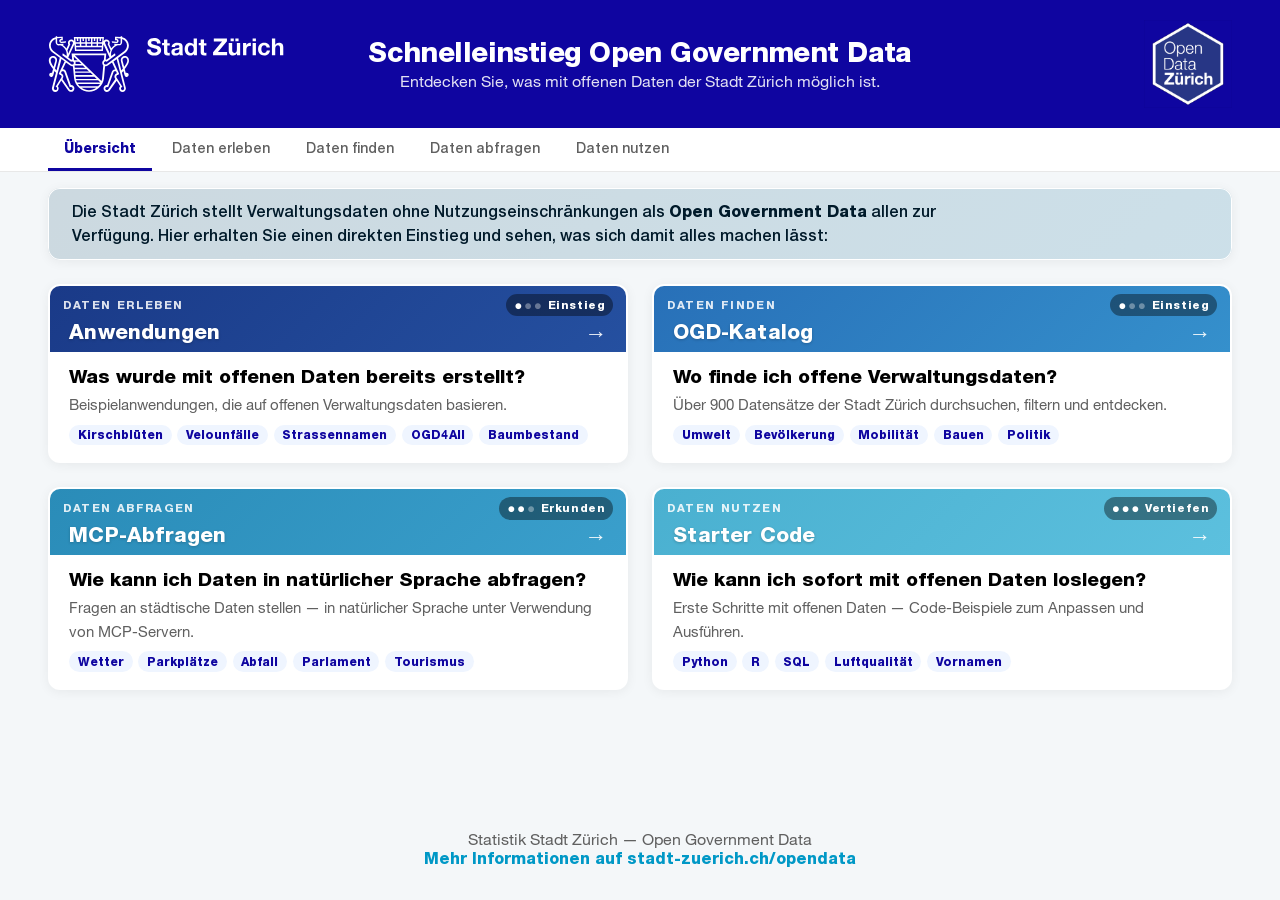
==== index.html @ 990770e8 "Startseite: Einleitungsbox zu Open Government Data Die Definition von OGD stand bisher nur auf "Date" ====
<!DOCTYPE html>
<html lang="de">
<head>
  <meta charset="UTF-8">
  <meta name="viewport" content="width=device-width, initial-scale=1.0">
  <title>Schnelleinstieg Open Government Data — Stadt Zürich</title>
  <link rel="stylesheet" href="shared/tokens.css">
  <link rel="stylesheet" href="shared/style.css">
  <style>
    /* Das Kachelraster füllte an der Scientifica exakt den Viewport der
       Event-Laptops (1280×800 CSS-Pixel). Für den Webbetrieb wachsen die
       Kacheln mit ihrem Inhalt und die Seite darf scrollen.

       Knappe Ränder, weil das Höhenbudget (siehe .station-header) sonst
       nicht aufgeht: oben 16px bis zur Einleitung, unten 8px — die
       Fusszeile bringt selbst noch 24px Innenabstand mit. */
    main {
      padding: var(--stzh-space-medium) var(--stzh-container-margin) var(--stzh-space-xsmall);
    }

    /* Einleitung als Box über den Kacheln, aufgebaut wie eine Kachel: weisse
       Karte mit Rundung und demselben weichen Schatten. Darüber liegt ein
       Verlauf Cyan 75 → 65 mit 20 % Deckkraft, im 135°-Winkel wie die
       Kachelköpfe. Cyan 75 und 65 sind aus den Nachbarstufen gemittelt
       und stehen nicht in der Palette des Stadtauftritts.

       Zusätzlich eine weisse Innenlinie von 1px, die dem Rand Schärfe gibt;
       sie steht im Schatten vorne, damit sie über dem Verlauf liegt.

       Anders als die Kacheln hat sie keinen Hover — sie ist kein Link.

       Text in Cyan 90, rund 12:1 an der dunkelsten Stelle. Grundtext im
       Medium-Schnitt, der Begriff im Heavy-Schnitt; beide reichen gleich
       weit über und unter die Grundlinie, die Zeile bleibt 24px.

       Ausprobiert und verworfen: weiss wie .info-note und Züriblau auf
       Midnightblue 10 (zu unauffällig), volle Züriblau-Fläche (zu nah am
       Kopfbereich), dazu diverse Voll- und Verlaufsfarben aus der
       Stadtpalette.

       Die Textbreite ist so begrenzt, dass jeder Satz eine eigene Zeile
       bekommt: Satz 1 misst 909px, mit dem ersten Wort von Satz 2 wären es
       943px. Wird der Text geändert, die Breite prüfen. */
    .ogd-intro {
      background:
        linear-gradient(135deg, rgba(0, 64, 99, 0.2) 0%, rgba(0, 98, 144, 0.2) 100%),
        var(--card-bg);
      border-radius: var(--radius);
      box-shadow: inset 0 0 0 1px var(--card-bg), 0 2px 12px rgba(0,0,0,0.06);
      padding: var(--stzh-space-small) var(--stzh-space-xlarge);
      margin-bottom: var(--stzh-space-xlarge);
    }

    .ogd-intro p {
      max-width: 58rem;
      font-size: var(--stzh-font-milli);
      font-weight: 500;
      line-height: 1.5;
      color: var(--stzh-cyan90);
    }

    .ogd-intro strong {
      font-weight: 700;
    }

    .cards {
      grid-template-columns: repeat(2, 1fr);
    }

    .station-card {
      background: var(--card-bg);
      border-radius: var(--radius);
      overflow: hidden;
      box-shadow: 0 2px 12px rgba(0,0,0,0.06);
      display: flex;
      flex-direction: column;
      transition: transform 0.15s ease, box-shadow 0.15s ease;
      cursor: pointer;
      border: 2px solid transparent;
      text-decoration: none;
      color: inherit;
      padding: 0;
    }

    .station-card:hover, .station-card:focus-visible {
      transform: translateY(-3px);
      box-shadow: 0 8px 24px rgba(0,0,0,0.10);
      border-color: var(--accent);
      outline: none;
    }

    /* Kachelkopf-Höhe folgt dem vertikalen Budget bei 1280×800 CSS-Pixeln,
       der Zielauflösung der Event-Geräte. Zeilenhöhen und Textbreiten sind
       aus den Metriken der Helvetica-Neue-Dateien gerechnet
       (line-height: normal = 1.18–1.19), Werte aufgerundet:

         Seitengerüst  291px   Kopfbereich 128, Navigation 45,
                               main-Padding 16 + 8, Fusszeile 94
         Einleitung     96px   Box 72 (zwei Zeilen à 24, Innenabstand
                               12 + 12), Abstand zu den Kacheln 24
         Kacheln       276px   Rumpf Reihe 1: 110 (Beschreibungen
                               einzeilig), Reihe 2: 134 (zweizeilig),
                               Rahmen 2 × 4, Reihenabstand 24
         Rest          137px   für zwei Kachelköpfe
                             = 68px maximal möglich

       Gesetzt sind 66px, 5px bleiben als Reserve (die Aufrundungen oben
       bringen rund 3px dazu). Nach unten begrenzt der Inhalt: Zwischen
       Badge und den Grossbuchstaben des Kachelnamens bleiben bei 66px
       knapp 8px, bei 60px noch 2px.

       Knapp ist Reihe 1: «Über 900 Datensätze …» belegt 506 der 538px
       Zeilenbreite. Bricht eine Beschreibung dort um, wächst die Reihe um
       24px und die zweite Reihe rutscht aus dem Bild. Ändert sich am
       Seitengerüst, an der Einleitung oder an den Kacheltexten etwas,
       muss der Wert nachgerechnet werden. */
    .station-header {
      position: relative;
      height: 66px;
      flex-shrink: 0;
      display: flex;
      align-items: flex-end;
      justify-content: space-between;
      padding: 0.5rem 1.2rem;
    }

    .station-header img {
      position: absolute;
      inset: 0;
      width: 100%;
      height: 100%;
      object-fit: cover;
    }

    .station-top {
      position: absolute;
      top: 0.5rem;
      left: 0.8rem;
      right: 0.8rem;
      display: flex;
      align-items: center;
      justify-content: space-between;
    }

    .station-topic {
      font-size: 0.7rem;
      font-weight: 700;
      color: rgba(255,255,255,0.85);
      text-transform: uppercase;
      letter-spacing: 0.12em;
    }

    .station-level {
      font-size: 0.7rem;
      font-weight: 600;
      color: #fff;
      letter-spacing: 0.05em;
      background: rgba(0,0,0,0.4);
      padding: 0.2rem 0.5rem;
      border-radius: 1rem;
      display: inline-flex;
      align-items: center;
    }

    .station-level .dots {
      margin-right: 0.25rem;
      font-size: 0.85rem;
      letter-spacing: 0.12em;
    }

    .station-level .dot-empty {
      opacity: 0.35;
    }

    .station-name {
      font-size: 1.3rem;
      font-weight: 600;
      color: #fff;
      z-index: 1;
      letter-spacing: 0.01em;
      text-shadow: 0 1px 3px rgba(0,0,0,0.2);
    }

    .station-body {
      padding: 0.8rem 1.2rem 1rem;
      display: flex;
      flex-direction: column;
      flex: 1;
      min-height: 0;
    }

    .station-card h2 {
      font-size: 1.2rem;
      font-weight: 700;
      margin-bottom: 0.4rem;
      color: var(--text);
    }

    .station-card p {
      font-size: 0.95rem;
      color: var(--text-light);
      line-height: 1.55;
    }

    .station-tags {
      display: flex;
      flex-wrap: wrap;
      gap: 0.35rem;
      margin-top: 0.5rem;
    }

    .station-tag {
      font-size: 0.75rem;
      font-weight: 600;
      color: var(--blue);
      background: var(--blue-light);
      padding: 0.2rem 0.55rem;
      border-radius: 0.8rem;
      white-space: nowrap;
    }

    /* Der Pfeil ist die einzige Klickaufforderung der Kachel — die ganze
       Kachel ist der Link, ein zusätzlicher Beschriftungstext wäre doppelt.
       Er sitzt auf der Grundlinie des Kachelnamens statt unter den
       Themen-Chips, wo er zu eng stand. */
    .station-open {
      font-size: 1.4rem;
      line-height: 1;
      color: rgba(255,255,255,0.9);
      z-index: 1;
      transition: transform 0.15s ease;
    }

    .station-card:hover .station-open {
      transform: translateX(4px);
    }

  </style>
</head>
<body>

  <header>
    <img class="header-logo-stzh" src="shared/logo_stzh_rgb_weiss_digital.svg" alt="Stadt Zürich">
    <div class="header-text">
      <h1>Schnelleinstieg Open Government Data</h1>
      <p>Entdecken Sie, was mit offenen Daten der Stadt Zürich möglich ist.</p>
    </div>
    <img class="header-logo" src="shared/OGD_STICKER_final_zueriblau_hintergrund_quadr_noFill.png" alt="Open Data Zürich">
  </header>

  <nav>
    <a class="active" href="index.html">Übersicht</a>
    <a href="anwendungen/index.html">Daten erleben</a>
    <a href="katalog/index.html">Daten finden</a>
    <a href="mcp-abfragen/index.html">Daten abfragen</a>
    <a href="starter-code/index.html">Daten nutzen</a>
  </nav>

  <main>
    <div class="ogd-intro">
      <p>Die Stadt Zürich stellt Verwaltungsdaten ohne Nutzungseinschränkungen als <strong>Open Government Data</strong> allen zur Verfügung. Hier erhalten Sie einen direkten Einstieg und sehen, was sich damit alles machen lässt:</p>
    </div>

    <div class="cards">

      <a class="station-card" href="anwendungen/index.html">
        <div class="station-header" style="background: linear-gradient(135deg, #1a3a88 0%, #2550a0 100%);">
          <!-- Bild hier einfügen: <img src="DEINE_URL" alt="Anwendungen"> -->
          <div class="station-top">
            <span class="station-topic">Daten erleben</span>
            <span class="station-level"><span class="dots"><span class="dot-filled">●</span><span class="dot-empty">●●</span></span>Einstieg</span>
          </div>
          <span class="station-name">Anwendungen</span>
          <span class="station-open" aria-hidden="true">→</span>
        </div>
        <div class="station-body">
          <h2>Was wurde mit offenen Daten bereits erstellt?</h2>
          <p>Beispielanwendungen, die auf offenen Verwaltungsdaten basieren.</p>
          <div class="station-tags">
            <span class="station-tag">Kirschblüten</span>
            <span class="station-tag">Velounfälle</span>
            <span class="station-tag">Strassennamen</span>
            <span class="station-tag">OGD4All</span>
            <span class="station-tag">Baumbestand</span>
          </div>
        </div>
      </a>

      <a class="station-card" href="katalog/index.html">
        <div class="station-header" style="background: linear-gradient(135deg, #2870b8 0%, #3590cc 100%);">
          <!-- Bild hier einfügen: <img src="DEINE_URL" alt="OGD-Katalog"> -->
          <div class="station-top">
            <span class="station-topic">Daten finden</span>
            <span class="station-level"><span class="dots"><span class="dot-filled">●</span><span class="dot-empty">●●</span></span>Einstieg</span>
          </div>
          <span class="station-name">OGD-Katalog</span>
          <span class="station-open" aria-hidden="true">→</span>
        </div>
        <div class="station-body">
          <h2>Wo finde ich offene Verwaltungsdaten?</h2>
          <p>Über 900 Datensätze der Stadt Zürich durchsuchen, filtern und entdecken.</p>
          <div class="station-tags">
            <span class="station-tag">Umwelt</span>
            <span class="station-tag">Bevölkerung</span>
            <span class="station-tag">Mobilität</span>
            <span class="station-tag">Bauen</span>
            <span class="station-tag">Politik</span>
          </div>
        </div>
      </a>

      <a class="station-card" href="mcp-abfragen/index.html">
        <div class="station-header" style="background: linear-gradient(135deg, #2a8cb8 0%, #3a9fcc 100%);">
          <!-- Bild hier einfügen: <img src="DEINE_URL" alt="MCP-Abfragen"> -->
          <div class="station-top">
            <span class="station-topic">Daten abfragen</span>
            <span class="station-level"><span class="dots"><span class="dot-filled">●●</span><span class="dot-empty">●</span></span>Erkunden</span>
          </div>
          <span class="station-name">MCP-Abfragen</span>
          <span class="station-open" aria-hidden="true">→</span>
        </div>
        <div class="station-body">
          <h2>Wie kann ich Daten in natürlicher Sprache abfragen?</h2>
          <p>Fragen an städtische Daten stellen — in natürlicher Sprache unter Verwendung von MCP-Servern.</p>
          <div class="station-tags">
            <span class="station-tag">Wetter</span>
            <span class="station-tag">Parkplätze</span>
            <span class="station-tag">Abfall</span>
            <span class="station-tag">Parlament</span>
            <span class="station-tag">Tourismus</span>
          </div>
        </div>
      </a>

      <a class="station-card" href="starter-code/index.html">
        <div class="station-header" style="background: linear-gradient(135deg, #4ab0d0 0%, #5cc0de 100%);">
          <!-- Bild hier einfügen: <img src="DEINE_URL" alt="Starter Code"> -->
          <div class="station-top">
            <span class="station-topic">Daten nutzen</span>
            <span class="station-level"><span class="dots"><span class="dot-filled">●●●</span></span>Vertiefen</span>
          </div>
          <span class="station-name">Starter Code</span>
          <span class="station-open" aria-hidden="true">→</span>
        </div>
        <div class="station-body">
          <h2>Wie kann ich sofort mit offenen Daten loslegen?</h2>
          <p>Erste Schritte mit offenen Daten — Code-Beispiele zum Anpassen und Ausführen.</p>
          <div class="station-tags">
            <span class="station-tag">Python</span>
            <span class="station-tag">R</span>
            <span class="station-tag">SQL</span>
            <span class="station-tag">Luftqualität</span>
            <span class="station-tag">Vornamen</span>
          </div>
        </div>
      </a>

    </div>
  </main>

  <footer>
    <p>
      Statistik Stadt Zürich — Open Government Data
      <br>
      <a href="https://www.stadt-zuerich.ch/opendata" target="_blank" rel="noopener">Mehr Informationen auf stadt-zuerich.ch/opendata</a>
    </p>
  </footer>

  <div class="reset-overlay" id="resetOverlay">
    <h2>Willkommen!</h2>
    <p>Berühren Sie den Bildschirm, um zu starten.</p>
  </div>

  <script src="shared/kiosk.js"></script>
</body>
</html>
---- shared/tokens.css ----
/*
 * Design-Tokens Stadt Zürich
 *
 * Übernommen aus dem ausgelieferten Stylesheet des Stadtauftritts
 * (stzh-components.css 4.15.0, https://www.stadt-zuerich.ch). Die Namen
 * folgen dem Original, damit sich Werte gegen die Quelle prüfen lassen.
 *
 * Übernommen sind die Skalen im Standardmodus. Das Original kennt zusätzlich
 * die Dichtemodi "compact" und "spacious" (data-stzh-density) mit je eigenen
 * Schriftgrössen und Abständen — die brauchen wir hier nicht.
 *
 * Bewusste Abweichung: Das Stadt-CD kennt keine abgerundeten Ecken
 * (border-radius: 0 durchgehend). Diese Seite behält ihre Rundungen.
 */

/* ---- Hausschrift ----
 *
 * Helvetica Neue in den Schnitten, die auch der Stadtauftritt ausliefert.
 * Anders als dort sind hier alle Schnitte zu EINER Familie zusammengefasst
 * und über font-weight unterschieden — so wählt jedes font-weight im CSS
 * automatisch die richtige Datei, statt dass die Familie gewechselt werden
 * muss. Ohne das käme auf einen bereits fetten Schnitt noch künstliches
 * Fetten obendrauf.
 */
@font-face {
  font-family: "Helvetica Neue LT";
  src: url("fonts/HelveticaNeueLTW01_41488878.woff2") format("woff2");
  font-weight: 300;
  font-style: normal;
  font-display: fallback;
}

@font-face {
  font-family: "Helvetica Neue LT";
  src: url("fonts/HelveticaNeueLTW01_55Roman.woff2") format("woff2");
  font-weight: 400;
  font-style: normal;
  font-display: fallback;
}

@font-face {
  font-family: "Helvetica Neue LT";
  src: url("fonts/HelveticaNeueLTW05_65Medium.woff2") format("woff2");
  font-weight: 500;
  font-style: normal;
  font-display: fallback;
}

@font-face {
  font-family: "Helvetica Neue LT";
  src: url("fonts/HelveticaNeueLTW05_66MediumIt.woff2") format("woff2");
  font-weight: 500;
  font-style: italic;
  font-display: fallback;
}

@font-face {
  font-family: "Helvetica Neue LT";
  src: url("fonts/HelveticaNeueLTW05_85Heavy.woff2") format("woff2");
  font-weight: 700;
  font-style: normal;
  font-display: fallback;
}

:root {

  /* ---- Farben: Primär = Midnightblue (Züriblau-Familie) ---- */
  --stzh-midnightblue10:  #EFF5FF;
  --stzh-midnightblue20:  #C5DBFF;
  --stzh-midnightblue30:  #94B7F8;
  --stzh-midnightblue40:  #6496FF;
  --stzh-midnightblue50:  #3D6BFF;
  --stzh-midnightblue60:  #3431DE;
  --stzh-midnightblue70:  #0F05A0;  /* Züriblau */
  --stzh-midnightblue80:  #070066;
  --stzh-midnightblue90:  #070046;
  --stzh-midnightblue100: #070030;

  /* ---- Farben: Sekundär = Cobaltblue ---- */
  --stzh-cobaltblue10:  #E6F7FF;
  --stzh-cobaltblue30:  #88CFFF;
  --stzh-cobaltblue50:  #0A8DF6;
  --stzh-cobaltblue60:  #0353DC;
  --stzh-cobaltblue70:  #002F96;

  /* ---- Farben: Cyan (Akzent dieser Seite) ---- */
  --stzh-cyan10: #DFFCFF;
  --stzh-cyan30: #7BDCF9;
  --stzh-cyan40: #23C3F1;
  --stzh-cyan50: #0098C6;
  --stzh-cyan60: #0076AA;
  --stzh-cyan70: #004D76;
  --stzh-cyan80: #003450;
  --stzh-cyan90: #001A2A;

  /* ---- Farben: Neutral ---- */
  --stzh-white:      #FFFFFF;
  --stzh-black:      #000000;
  --stzh-grey10:     #F4F4F4;
  --stzh-grey20:     #E8E8E8;
  --stzh-grey30:     #D2D2D2;
  --stzh-grey70:     #7C7C7C;
  --stzh-grey80:     #606060;
  --stzh-coolgrey10: #F4F7F9;
  --stzh-coolgrey20: #D9E9EF;
  --stzh-coolgrey30: #B2CCD7;

  /* ---- Farben: Signalfarben für Codebeispiele und Hinweise ---- */
  --stzh-shamrock70: #06751E;
  --stzh-sunnyyellow70: #C08600;

  /* ---- Schrift ----
     Alle drei Variablen nennen dieselbe Familie; unterschieden wird über
     font-weight (300 Light, 400 Regular, 500 Medium, 700 Heavy). Die drei
     Namen bleiben bestehen, weil style.css sie so verwendet und sie die
     Absicht an der Fundstelle lesbar machen. Fallback wie im Stadt-CD. */
  --stzh-font-regular: "Helvetica Neue LT", "Helvetica Neue", Helvetica, Arial, sans-serif;
  --stzh-font-medium:  "Helvetica Neue LT", "Helvetica Neue", Helvetica, Arial, sans-serif;
  --stzh-font-heavy:   "Helvetica Neue LT", "Helvetica Neue", Helvetica, Arial, sans-serif;
  --stzh-font-mono:    "Cascadia Code", "Consolas", "SF Mono", monospace;

  /* ---- Typoskala (Standardmodus) ---- */
  --stzh-font-pico:   0.75rem;
  --stzh-font-nano:   0.8125rem;
  --stzh-font-micro:  0.875rem;
  --stzh-font-milli:  1rem;
  --stzh-font-centi:  1.125rem;
  --stzh-font-deci:   1.25rem;
  --stzh-font-deca:   1.5rem;
  --stzh-font-hecto:  1.75rem;
  --stzh-font-kilo:   2rem;
  --stzh-font-mega:   2.5rem;
  --stzh-font-giga:   3rem;
  --stzh-font-hero:   3.5rem;

  /* ---- Abstände (Standardmodus) ---- */
  --stzh-space-xxsmall:  0.25rem;
  --stzh-space-xsmall:   0.5rem;
  --stzh-space-small:    0.75rem;
  --stzh-space-medium:   1rem;
  --stzh-space-large:    1.25rem;
  --stzh-space-xlarge:   1.5rem;
  --stzh-space-xxlarge:  2rem;
  --stzh-space-xxxlarge: 2.5rem;
  --stzh-space-big:      3.5rem;
  --stzh-space-xbig:     4rem;
  --stzh-space-huge:     5rem;

  /* ---- Seitenrand (entspricht container-margin-small, spacious) ---- */
  --stzh-container-margin: 3rem;


  /* =========================================================
     Semantische Zuordnung für diese Seite
     ========================================================= */

  --blue:       var(--stzh-midnightblue70);  /* Züriblau: Header, CTA, Steps */
  --blue-light: var(--stzh-midnightblue10);  /* Chips, Tags, Flächen */
  --accent:     var(--stzh-cyan50);          /* Links, Hover, aktive Navigation */
  --accent-dark: var(--stzh-cyan60);         /* Hover auf Akzentflächen */

  --text:       var(--stzh-black);
  --text-light: var(--stzh-grey80);
  --bg:         var(--stzh-coolgrey10);
  --card-bg:    var(--stzh-white);
  --rule:       var(--stzh-grey30);

  /* Bewusste Abweichung vom CD, siehe Kopfkommentar */
  --radius: 12px;
}
---- shared/style.css ----
/*
 * Gemeinsame Styles. Die Werte kommen aus shared/tokens.css (Design-Tokens
 * Stadt Zürich); hier stehen nur noch Zuordnungen, keine losen Zahlen.
 */

* { margin: 0; padding: 0; box-sizing: border-box; }

body {
  font-family: var(--stzh-font-regular);
  font-size: var(--stzh-font-milli);
  background: var(--bg);
  color: var(--text);
  min-height: 100vh;
  display: flex;
  flex-direction: column;
}

/* Nur im Kiosk-Modus (?kiosk=1) wird das Markieren von Text unterbunden,
   damit Besucher*innen am Gerät nichts versehentlich selektieren.
   Code-Blöcke bleiben auch dort kopierbar. */
body.kiosk {
  cursor: default;
  user-select: none;
}

body.kiosk pre,
body.kiosk code {
  user-select: text;
  cursor: text;
}

nav {
  background: var(--card-bg);
  border-bottom: 1px solid var(--stzh-grey20);
  padding: 0 var(--stzh-container-margin);
  display: flex;
  align-items: center;
  gap: var(--stzh-space-xxsmall);
  overflow-x: auto;
}

nav a {
  padding: var(--stzh-space-small) var(--stzh-space-medium);
  font-size: var(--stzh-font-micro);
  font-weight: 500;
  color: var(--text-light);
  text-decoration: none;
  white-space: nowrap;
  border-bottom: 3px solid transparent;
  transition: color 0.15s ease, border-color 0.15s ease;
}

nav a:hover {
  color: var(--text);
}

nav a.active {
  color: var(--blue);
  border-bottom-color: var(--blue);
  font-weight: 700;
}

header {
  background: var(--blue);
  color: var(--stzh-white);
  padding: var(--stzh-space-large) var(--stzh-container-margin);
  display: flex;
  align-items: center;
  justify-content: center;
  gap: var(--stzh-space-xxlarge);
  position: relative;
  overflow: hidden;
  flex-shrink: 0;
}

/* Stadt-Zürich-Logo links und OGD-Sticker rechts teilen sich dieselbe
   Flex-Basis, damit der Titel exakt in der Seitenmitte steht.

   Die Logohöhe entspricht dem Textblock aus Titel und Untertitel:
     h1  hecto 1.75rem × line-height 1.2 = 33.6px
     p   milli 1rem    × line-height 1.4 = 22.4px
                                         = 56px
   Das SVG misst 250 × 59.4, 56px Höhe ergeben also 236px Breite — daher
   die Flex-Basis von 236px auf beiden Seiten. Die line-height von h1 ist
   unten fix gesetzt, damit diese Rechnung nicht von den Schriftmetriken
   des jeweiligen Systems abhängt. */
.header-logo-stzh {
  flex: 0 0 236px;
  height: 56px;
  object-fit: contain;
  object-position: left center;
  z-index: 1;
}

.header-text {
  text-align: center;
  flex: 1;
  z-index: 1;
}

header h1 {
  font-family: var(--stzh-font-heavy);
  font-size: var(--stzh-font-hecto);
  font-weight: 700;
  letter-spacing: -0.02em;
  line-height: 1.2;
}

header p {
  font-size: var(--stzh-font-milli);
  opacity: 0.88;
  max-width: 700px;
  margin: 0 auto;
  line-height: 1.4;
}

.header-logo {
  flex: 0 0 236px;
  height: 88px;
  object-fit: contain;
  object-position: right center;
  z-index: 1;
}

main {
  flex: 1;
  padding: var(--stzh-space-xxxlarge) var(--stzh-container-margin);
  max-width: 1400px;
  margin: 0 auto;
  width: 100%;
}

.cards {
  display: grid;
  grid-template-columns: repeat(auto-fit, minmax(340px, 1fr));
  gap: var(--stzh-space-xlarge);
}

.card {
  background: var(--card-bg);
  border-radius: var(--radius);
  overflow: hidden;
  box-shadow: 0 2px 12px rgba(0,0,0,0.06);
  display: flex;
  flex-direction: column;
  transition: transform 0.15s ease, box-shadow 0.15s ease;
  cursor: pointer;
  border: 2px solid transparent;
  text-decoration: none;
  color: inherit;
}

.card:hover, .card:focus-visible {
  transform: translateY(-3px);
  box-shadow: 0 8px 24px rgba(0,0,0,0.10);
  border-color: var(--accent);
  outline: none;
}

.card-image {
  width: 100%;
  height: 200px;
  object-fit: cover;
  display: block;
}

.card-body {
  padding: var(--stzh-space-xlarge);
  display: flex;
  flex-direction: column;
  flex: 1;
}

.card h2 {
  font-family: var(--stzh-font-heavy);
  font-size: var(--stzh-font-deci);
  font-weight: 700;
  margin-bottom: var(--stzh-space-xsmall);
  color: var(--text);
}

.card p {
  font-size: var(--stzh-font-milli);
  color: var(--text-light);
  line-height: 1.55;
  flex: 1;
}

.card-cta {
  margin-top: var(--stzh-space-medium);
  font-size: var(--stzh-font-micro);
  font-weight: 600;
  color: var(--accent);
  display: flex;
  align-items: center;
  gap: var(--stzh-space-xxsmall);
}

.card-cta::after {
  content: '\2192';
  transition: transform 0.15s ease;
}

.card:hover .card-cta::after {
  transform: translateX(4px);
}

footer {
  text-align: center;
  padding: var(--stzh-space-xlarge) var(--stzh-container-margin) var(--stzh-space-xxlarge);
  color: var(--text-light);
  font-size: var(--stzh-font-milli);
}

footer a {
  color: var(--accent);
  text-decoration: none;
  font-weight: 600;
}

footer a:hover {
  text-decoration: underline;
}

/* Intro */
.intro {
  display: flex;
  gap: var(--stzh-space-xxxlarge);
  align-items: flex-start;
  margin-bottom: var(--stzh-space-xxxlarge);
}

.intro-text {
  flex: 1;
}

.intro-text h2 {
  font-family: var(--stzh-font-heavy);
  font-size: var(--stzh-font-deca);
  font-weight: 700;
  margin-bottom: var(--stzh-space-small);
  color: var(--text);
}

.intro-text p {
  font-size: var(--stzh-font-milli);
  line-height: 1.6;
  color: var(--text-light);
  margin-bottom: var(--stzh-space-small);
}

.intro-image {
  width: 320px;
  flex-shrink: 0;
  border-radius: var(--radius);
  box-shadow: 0 2px 12px rgba(0,0,0,0.08);
}

/* Section titles */
.section-title {
  font-family: var(--stzh-font-heavy);
  font-size: var(--stzh-font-deca);
  font-weight: 700;
  margin-bottom: var(--stzh-space-large);
  color: var(--text);
}

/* Feature / Benefit boxes */
.features, .benefits {
  display: grid;
  grid-template-columns: repeat(auto-fit, minmax(240px, 1fr));
  gap: var(--stzh-space-medium);
  margin-bottom: var(--stzh-space-xxxlarge);
}

.feature, .benefit {
  background: var(--card-bg);
  border-radius: var(--radius);
  padding: var(--stzh-space-large);
  box-shadow: 0 2px 8px rgba(0,0,0,0.05);
}

.feature strong, .benefit strong {
  display: block;
  font-size: var(--stzh-font-milli);
  margin-bottom: var(--stzh-space-xxsmall);
  color: var(--text);
}

.feature span, .benefit span {
  font-size: var(--stzh-font-micro);
  color: var(--text-light);
  line-height: 1.5;
}

/* CTA banner */
.try-cta {
  background: var(--blue);
  color: var(--stzh-white);
  border-radius: var(--radius);
  padding: var(--stzh-space-xxlarge);
  text-align: center;
  margin-bottom: var(--stzh-space-xxxlarge);
}

.try-cta h2 {
  font-family: var(--stzh-font-heavy);
  font-size: var(--stzh-font-deca);
  font-weight: 700;
  margin-bottom: var(--stzh-space-xsmall);
}

.try-cta p {
  font-size: var(--stzh-font-milli);
  opacity: 0.88;
  margin-bottom: var(--stzh-space-medium);
}

.try-cta a {
  display: inline-block;
  background: var(--stzh-white);
  color: var(--blue);
  font-weight: 700;
  font-size: var(--stzh-font-milli);
  padding: var(--stzh-space-small) var(--stzh-space-xxlarge);
  border-radius: 8px;
  text-decoration: none;
  transition: transform 0.15s ease;
}

.try-cta a:hover {
  transform: scale(1.03);
}

/* Info note */
.info-note, .tech-note {
  background: var(--card-bg);
  border-radius: var(--radius);
  padding: var(--stzh-space-large) var(--stzh-space-xlarge);
  box-shadow: 0 2px 8px rgba(0,0,0,0.05);
  font-size: var(--stzh-font-micro);
  color: var(--text-light);
  line-height: 1.6;
}

.info-note a, .tech-note a {
  color: var(--accent);
  text-decoration: none;
  font-weight: 600;
}

.info-note a:hover, .tech-note a:hover {
  text-decoration: underline;
}

/* Steps */
.steps {
  background: var(--card-bg);
  border-radius: var(--radius);
  padding: var(--stzh-space-xlarge) var(--stzh-space-xxlarge);
  box-shadow: 0 2px 12px rgba(0,0,0,0.06);
  margin-bottom: var(--stzh-space-xxxlarge);
}

.steps h3 {
  font-family: var(--stzh-font-heavy);
  font-size: var(--stzh-font-centi);
  font-weight: 700;
  margin-bottom: var(--stzh-space-medium);
  color: var(--text);
}

.steps ol {
  list-style: none;
  counter-reset: step;
  padding: 0;
}

.steps li {
  counter-increment: step;
  position: relative;
  padding-left: calc(28px + var(--stzh-space-small));
  margin-bottom: var(--stzh-space-small);
  font-size: var(--stzh-font-milli);
  line-height: 1.55;
  color: var(--text-light);
}

.steps li::before {
  content: counter(step);
  position: absolute;
  left: 0;
  top: 0;
  display: inline-flex;
  align-items: center;
  justify-content: center;
  width: 28px;
  height: 28px;
  border-radius: 50%;
  background: var(--blue);
  color: var(--stzh-white);
  font-weight: 700;
  font-size: var(--stzh-font-micro);
}

.steps li a {
  color: var(--accent);
  text-decoration: none;
  font-weight: 600;
}

.steps li a:hover {
  text-decoration: underline;
}

/* Auto-reset overlay */
.reset-overlay {
  display: none;
  position: fixed;
  inset: 0;
  background: rgba(15, 5, 160, 0.92);
  color: var(--stzh-white);
  z-index: 1000;
  flex-direction: column;
  align-items: center;
  justify-content: center;
  cursor: pointer;
}

.reset-overlay.visible {
  display: flex;
}

.reset-overlay h2 {
  font-family: var(--stzh-font-heavy);
  font-size: var(--stzh-font-mega);
  margin-bottom: var(--stzh-space-medium);
}

.reset-overlay p {
  font-size: var(--stzh-font-deci);
  opacity: 0.85;
}
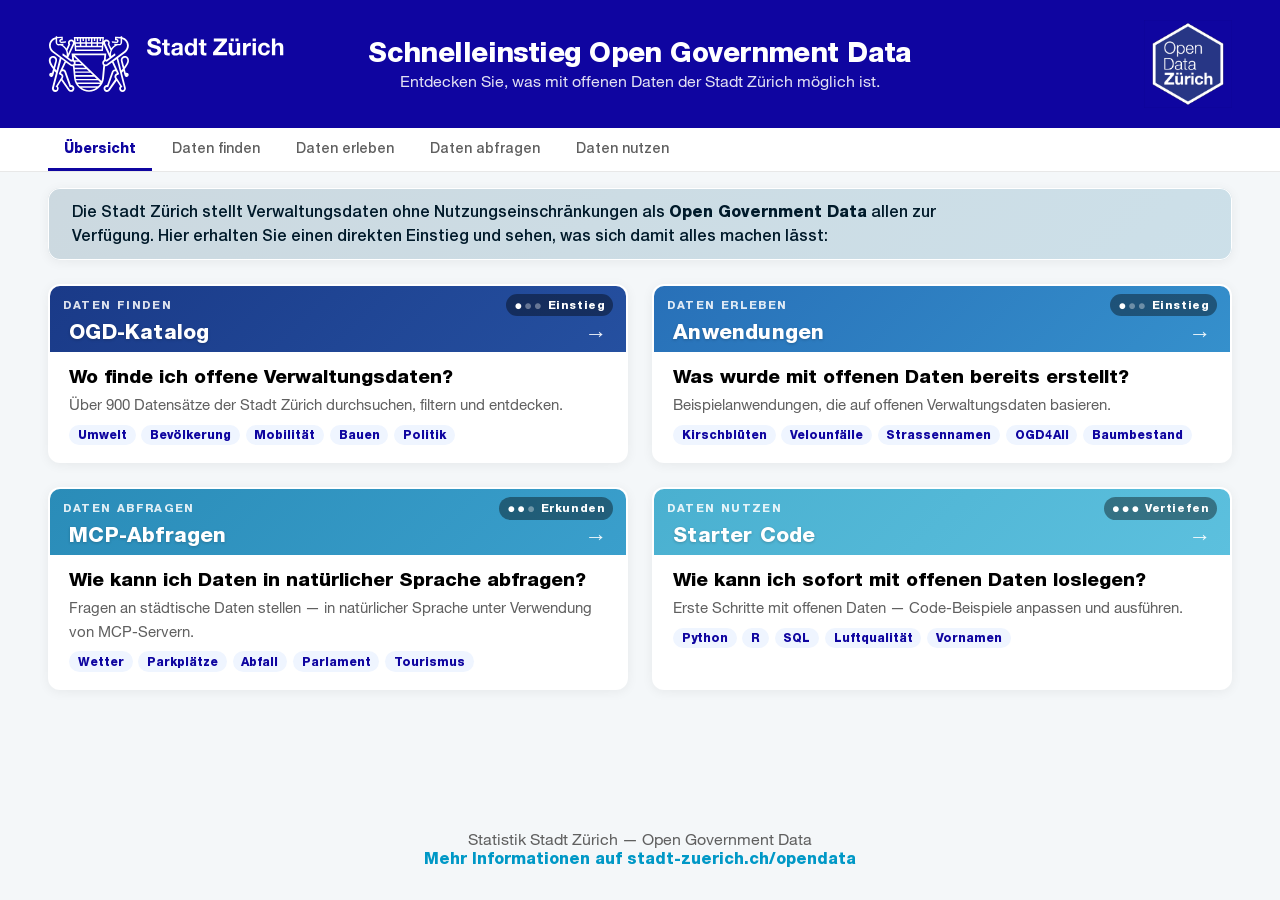
==== commit f4faae49: "Reihenfolge der Kapitel: Daten finden vor Daten erleben Navigation auf allen Seiten und Kacheln der " ====
--- a/index.html
+++ b/index.html
@@ -98,9 +98,10 @@
                                main-Padding 16 + 8, Fusszeile 94
          Einleitung     96px   Box 72 (zwei Zeilen à 24, Innenabstand
                                12 + 12), Abstand zu den Kacheln 24
-         Kacheln       276px   Rumpf Reihe 1: 110 (Beschreibungen
-                               einzeilig), Reihe 2: 134 (zweizeilig),
-                               Rahmen 2 × 4, Reihenabstand 24
+         Kacheln       276px   Rumpf Reihe 1: 110 (Katalog, Anwendungen:
+                               Beschreibungen einzeilig), Reihe 2: 134
+                               (MCP zweizeilig), Rahmen 2 × 4,
+                               Reihenabstand 24
          Rest          137px   für zwei Kachelköpfe
                              = 68px maximal möglich
 
@@ -111,9 +112,11 @@
 
        Knapp ist Reihe 1: «Über 900 Datensätze …» belegt 506 der 538px
        Zeilenbreite. Bricht eine Beschreibung dort um, wächst die Reihe um
-       24px und die zweite Reihe rutscht aus dem Bild. Ändert sich am
-       Seitengerüst, an der Einleitung oder an den Kacheltexten etwas,
-       muss der Wert nachgerechnet werden. */
+       24px und die zweite Reihe rutscht aus dem Bild. Darum hängt das
+       Budget auch an der Reihenfolge: Die beiden zweizeiligen Kacheln
+       dürfen nicht auf zwei Reihen verteilt werden. Ändert sich am
+       Seitengerüst, an der Einleitung, an den Kacheltexten oder an der
+       Reihenfolge etwas, muss der Wert nachgerechnet werden. */
     .station-header {
       position: relative;
       height: 66px;
@@ -250,8 +253,8 @@
 
   <nav>
     <a class="active" href="index.html">Übersicht</a>
+    <a href="katalog/index.html">Daten finden</a>
     <a href="anwendungen/index.html">Daten erleben</a>
-    <a href="katalog/index.html">Daten finden</a>
     <a href="mcp-abfragen/index.html">Daten abfragen</a>
     <a href="starter-code/index.html">Daten nutzen</a>
   </nav>
@@ -263,8 +266,31 @@
 
     <div class="cards">
 
+      <a class="station-card" href="katalog/index.html">
+        <div class="station-header" style="background: linear-gradient(135deg, #1a3a88 0%, #2550a0 100%);">
+          <!-- Bild hier einfügen: <img src="DEINE_URL" alt="OGD-Katalog"> -->
+          <div class="station-top">
+            <span class="station-topic">Daten finden</span>
+            <span class="station-level"><span class="dots"><span class="dot-filled">●</span><span class="dot-empty">●●</span></span>Einstieg</span>
+          </div>
+          <span class="station-name">OGD-Katalog</span>
+          <span class="station-open" aria-hidden="true">→</span>
+        </div>
+        <div class="station-body">
+          <h2>Wo finde ich offene Verwaltungsdaten?</h2>
+          <p>Über 900 Datensätze der Stadt Zürich durchsuchen, filtern und entdecken.</p>
+          <div class="station-tags">
+            <span class="station-tag">Umwelt</span>
+            <span class="station-tag">Bevölkerung</span>
+            <span class="station-tag">Mobilität</span>
+            <span class="station-tag">Bauen</span>
+            <span class="station-tag">Politik</span>
+          </div>
+        </div>
+      </a>
+
       <a class="station-card" href="anwendungen/index.html">
-        <div class="station-header" style="background: linear-gradient(135deg, #1a3a88 0%, #2550a0 100%);">
+        <div class="station-header" style="background: linear-gradient(135deg, #2870b8 0%, #3590cc 100%);">
           <!-- Bild hier einfügen: <img src="DEINE_URL" alt="Anwendungen"> -->
           <div class="station-top">
             <span class="station-topic">Daten erleben</span>
@@ -286,29 +312,6 @@
         </div>
       </a>
 
-      <a class="station-card" href="katalog/index.html">
-        <div class="station-header" style="background: linear-gradient(135deg, #2870b8 0%, #3590cc 100%);">
-          <!-- Bild hier einfügen: <img src="DEINE_URL" alt="OGD-Katalog"> -->
-          <div class="station-top">
-            <span class="station-topic">Daten finden</span>
-            <span class="station-level"><span class="dots"><span class="dot-filled">●</span><span class="dot-empty">●●</span></span>Einstieg</span>
-          </div>
-          <span class="station-name">OGD-Katalog</span>
-          <span class="station-open" aria-hidden="true">→</span>
-        </div>
-        <div class="station-body">
-          <h2>Wo finde ich offene Verwaltungsdaten?</h2>
-          <p>Über 900 Datensätze der Stadt Zürich durchsuchen, filtern und entdecken.</p>
-          <div class="station-tags">
-            <span class="station-tag">Umwelt</span>
-            <span class="station-tag">Bevölkerung</span>
-            <span class="station-tag">Mobilität</span>
-            <span class="station-tag">Bauen</span>
-            <span class="station-tag">Politik</span>
-          </div>
-        </div>
-      </a>
-
       <a class="station-card" href="mcp-abfragen/index.html">
         <div class="station-header" style="background: linear-gradient(135deg, #2a8cb8 0%, #3a9fcc 100%);">
           <!-- Bild hier einfügen: <img src="DEINE_URL" alt="MCP-Abfragen"> -->
@@ -344,7 +347,7 @@
         </div>
         <div class="station-body">
           <h2>Wie kann ich sofort mit offenen Daten loslegen?</h2>
-          <p>Erste Schritte mit offenen Daten — Code-Beispiele zum Anpassen und Ausführen.</p>
+          <p>Erste Schritte mit offenen Daten — Code-Beispiele anpassen und ausführen.</p>
           <div class="station-tags">
             <span class="station-tag">Python</span>
             <span class="station-tag">R</span>
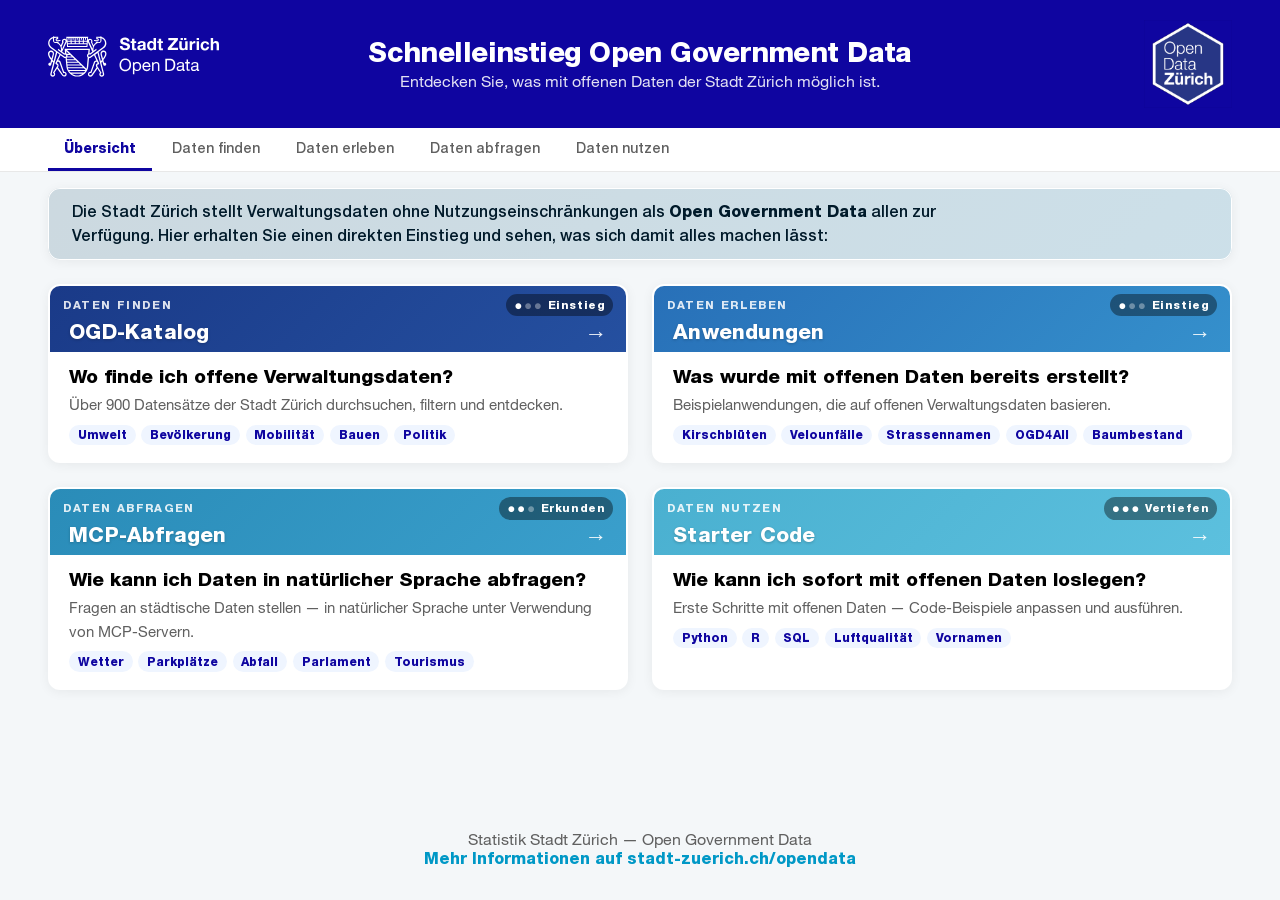
==== commit 53385637: "Header: Logo "Stadt Zuerich / Open Data" in Weiss - Neues Logo auf allen Seiten, 56px hoch (rund 172" ====
--- a/index.html
+++ b/index.html
@@ -243,7 +243,7 @@
 <body>
 
   <header>
-    <img class="header-logo-stzh" src="shared/logo_stzh_rgb_weiss_digital.svg" alt="Stadt Zürich">
+    <img class="header-logo-stzh" src="shared/logo_stzh_ssz_open_data_rgb_weiss_digital.svg" alt="Stadt Zürich Open Data">
     <div class="header-text">
       <h1>Schnelleinstieg Open Government Data</h1>
       <p>Entdecken Sie, was mit offenen Daten der Stadt Zürich möglich ist.</p>
--- a/shared/style.css
+++ b/shared/style.css
@@ -80,10 +80,14 @@
      h1  hecto 1.75rem × line-height 1.2 = 33.6px
      p   milli 1rem    × line-height 1.4 = 22.4px
                                          = 56px
-   Das SVG misst 250 × 59.4, 56px Höhe ergeben also 236px Breite — daher
-   die Flex-Basis von 236px auf beiden Seiten. Die line-height von h1 ist
-   unten fix gesetzt, damit diese Rechnung nicht von den Schriftmetriken
-   des jeweiligen Systems abhängt. */
+   Die line-height von h1 ist unten fix gesetzt, damit diese Rechnung
+   nicht von den Schriftmetriken des jeweiligen Systems abhängt.
+
+   Logo ist der Lockup «Stadt Zürich / Open Data» in Weiss
+   (logo_stzh_ssz_open_data_rgb_weiss_digital.svg, 250.1 × 81.5). Bei 56px
+   Höhe ist er rund 172px breit und steht linksbündig in seiner Spalte.
+   Die Flex-Basis von 236px stammt noch vom früheren, breiteren Logo
+   (250 × 59.4) und bleibt, damit Titel und Untertitel nicht verrutschen. */
 .header-logo-stzh {
   flex: 0 0 236px;
   height: 56px;
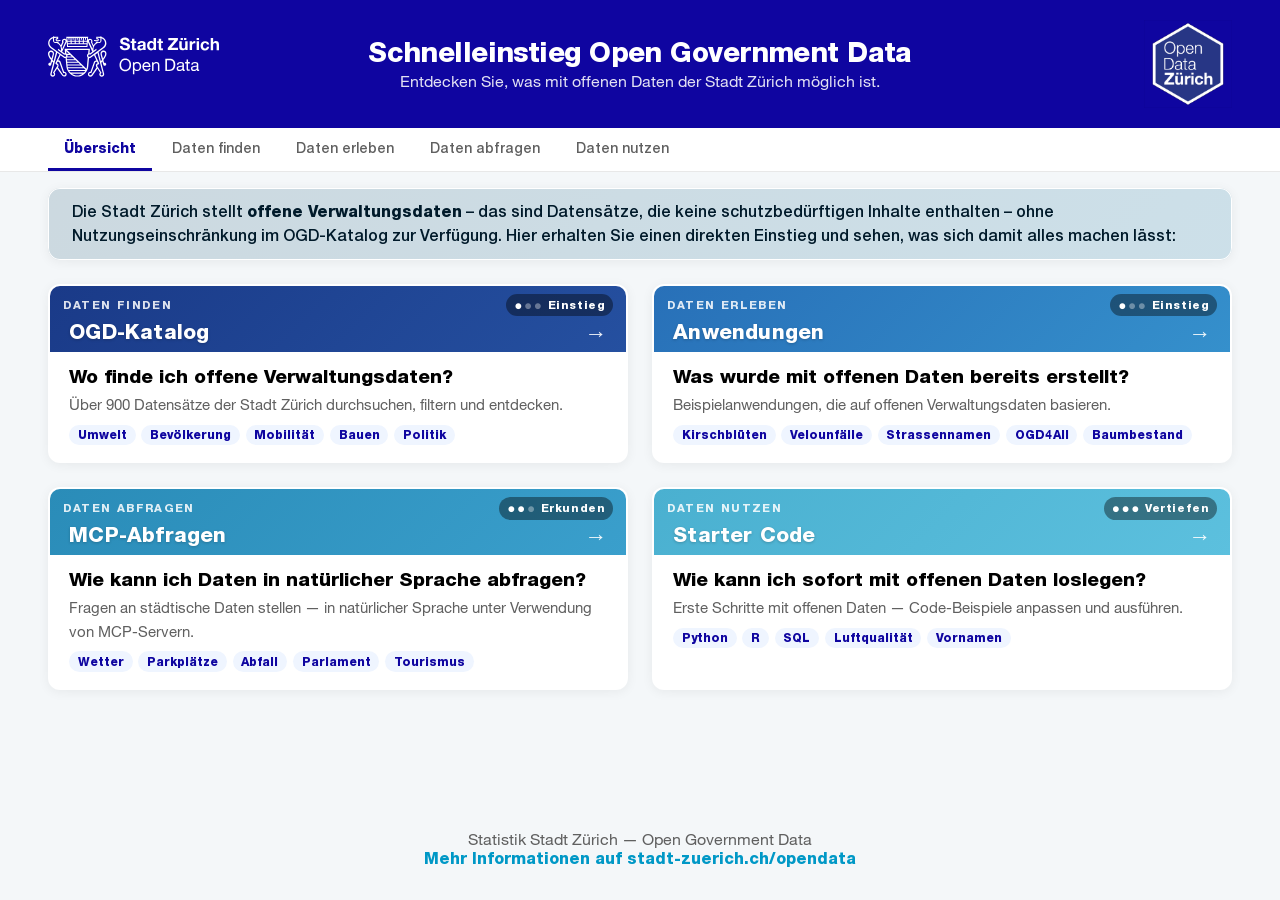
==== commit 380009fd: "Startseite: Einleitung nach Reglement ueber offene Verwaltungsdaten Der erste Satz der Einleitungsbo" ====
--- a/index.html
+++ b/index.html
@@ -38,9 +38,11 @@
        Kopfbereich), dazu diverse Voll- und Verlaufsfarben aus der
        Stadtpalette.
 
-       Die Textbreite ist so begrenzt, dass jeder Satz eine eigene Zeile
-       bekommt: Satz 1 misst 909px, mit dem ersten Wort von Satz 2 wären es
-       943px. Wird der Text geändert, die Breite prüfen. */
+       Der Text läuft ohne feste Umbrüche und ohne Breitenbegrenzung über
+       die ganze Box (1136px bei 1280px Fensterbreite). Das ergibt zwei
+       Zeilen, Umbruch nach «im» (1133px), mit Scrollleiste nach
+       «Nutzungseinschränkung» (1111px). Wird der Text geändert,
+       die Zeilenzahl prüfen — eine dritte Zeile sprengt das Budget unten. */
     .ogd-intro {
       background:
         linear-gradient(135deg, rgba(0, 64, 99, 0.2) 0%, rgba(0, 98, 144, 0.2) 100%),
@@ -52,7 +54,6 @@
     }
 
     .ogd-intro p {
-      max-width: 58rem;
       font-size: var(--stzh-font-milli);
       font-weight: 500;
       line-height: 1.5;
@@ -261,7 +262,7 @@
 
   <main>
     <div class="ogd-intro">
-      <p>Die Stadt Zürich stellt Verwaltungsdaten ohne Nutzungseinschränkungen als <strong>Open Government Data</strong> allen zur Verfügung. Hier erhalten Sie einen direkten Einstieg und sehen, was sich damit alles machen lässt:</p>
+      <p>Die Stadt Zürich stellt <strong>offene Verwaltungsdaten</strong> – das sind Datensätze, die keine schutzbedürftigen Inhalte enthalten – ohne Nutzungseinschränkung im OGD-Katalog zur Verfügung. Hier erhalten Sie einen direkten Einstieg und sehen, was sich damit alles machen lässt:</p>
     </div>
 
     <div class="cards">
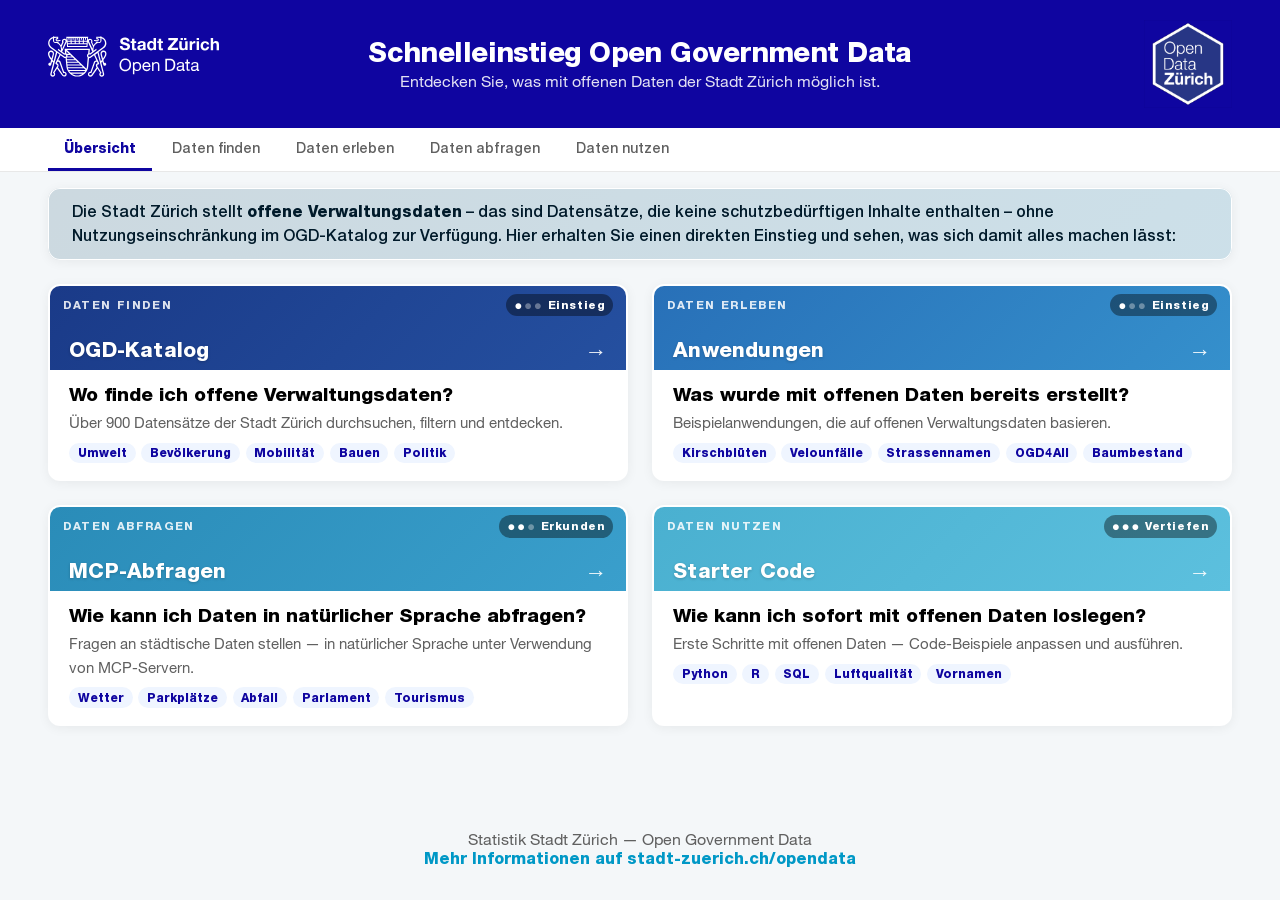
==== commit 50b298dc: "Responsive Layout: Breakpoints 1199 / 1023 / 767 / 479 px Alle Abfragen sind max-width, ab 1200px gr" ====
--- a/index.html
+++ b/index.html
@@ -239,6 +239,53 @@
       transform: translateX(4px);
     }
 
+    /* ---- Responsive (Breakpoints siehe tokens.css) ---- */
+
+    /* Die 66px des Kachelkopfs sind nur dem Budget bei 800px Höhe
+       geschuldet. Auf höheren Bildschirmen bekommt er die 84px zurück, die
+       er vor der Einleitung hatte. Rechnung bei 1280 × 860: Budget oben
+       mit 2 × 84 statt 2 × 66 = 831px, passt. Die Kiosk-Geräte (800px
+       hoch) sind nicht betroffen. */
+    @media (min-height: 860px) {
+      .station-header {
+        height: 84px;
+      }
+    }
+
+    @media (max-width: 767px) {
+      .cards {
+        grid-template-columns: 1fr;
+        gap: var(--stzh-space-medium);
+      }
+
+      main {
+        padding-top: var(--stzh-space-large);
+      }
+    }
+
+    @media (max-width: 479px) {
+      .ogd-intro {
+        padding: var(--stzh-space-small) var(--stzh-space-medium);
+      }
+
+      .station-header {
+        padding-inline: var(--stzh-space-medium);
+      }
+
+      .station-top {
+        left: var(--stzh-space-small);
+        right: var(--stzh-space-small);
+      }
+
+      .station-body {
+        padding-inline: var(--stzh-space-medium);
+      }
+
+      .station-card h2 {
+        font-size: var(--stzh-font-centi);
+      }
+    }
+
   </style>
 </head>
 <body>
--- a/shared/tokens.css
+++ b/shared/tokens.css
@@ -168,3 +168,37 @@
   /* Bewusste Abweichung vom CD, siehe Kopfkommentar */
   --radius: 12px;
 }
+
+
+/* =========================================================
+   Responsive: Seitenrand je Breite
+   =========================================================
+
+   Breakpoints dieser Seite (CSS-Variablen gehen in @media nicht, darum
+   stehen die Zahlen hier und in style.css als Literale):
+
+     ab 1200px   Ausgangslage, unverändert — deckt die Kiosk-Geräte mit
+                 1280 × 800 CSS-Pixeln ab, deren Höhenbudget auf der
+                 Startseite exakt aufgeht
+     ≤ 1199px    schmalere Ränder, Kopfbereich mit schmaleren Seitenspalten
+     ≤ 1023px    Kopfbereich gestapelt (Tablets, kleine Fenster)
+     ≤  767px    einspaltige Layouts (Tablet hochkant, Telefone)
+     ≤  479px    Feinschliff für Telefone
+
+   Alle Abfragen sind max-width, damit ab 1200px nichts greift.
+
+   Die Seitenränder folgen den Stufen des Stadtauftritts im Standardmodus
+   (container-margin-small 2rem, container-margin 1.25rem). Das Stylesheet
+   des Stadtauftritts kennt als globalen Breakpoint nur 600px; die feineren
+   Stufen setzen seine Web-Components selbst und sind nicht auslesbar. */
+@media (max-width: 1199px) {
+  :root {
+    --stzh-container-margin: 2rem;
+  }
+}
+
+@media (max-width: 767px) {
+  :root {
+    --stzh-container-margin: 1.25rem;
+  }
+}
--- a/shared/style.css
+++ b/shared/style.css
@@ -134,9 +134,11 @@
   width: 100%;
 }
 
+/* min(…, 100%): Auf Telefonen ist die Spalte schmaler als 340px — ohne
+   die Begrenzung liefe das Raster seitlich über. Breit ändert sich nichts. */
 .cards {
   display: grid;
-  grid-template-columns: repeat(auto-fit, minmax(340px, 1fr));
+  grid-template-columns: repeat(auto-fit, minmax(min(340px, 100%), 1fr));
   gap: var(--stzh-space-xlarge);
 }
 
@@ -272,7 +274,7 @@
 /* Feature / Benefit boxes */
 .features, .benefits {
   display: grid;
-  grid-template-columns: repeat(auto-fit, minmax(240px, 1fr));
+  grid-template-columns: repeat(auto-fit, minmax(min(240px, 100%), 1fr));
   gap: var(--stzh-space-medium);
   margin-bottom: var(--stzh-space-xxxlarge);
 }
@@ -445,3 +447,157 @@
   font-size: var(--stzh-font-deci);
   opacity: 0.85;
 }
+
+
+/* =========================================================
+   Responsive
+   =========================================================
+
+   Breakpoints und Begründung: siehe Kommentar «Responsive» in tokens.css.
+   Ab 1200px greift hier nichts — das Layout für die Kiosk-Geräte
+   (1280 × 800) bleibt unverändert. Seitenspezifisches steht jeweils am
+   Ende des <style>-Blocks der Seite. */
+
+/* ≤ 1199px: Zwischen den 236px breiten Seitenspalten passt der Titel
+   (534px) nur bis rund 1170px auf eine Zeile, der längste Untertitel
+   (572px) bis rund 1200px. Die Spalten schrumpfen darum auf die
+   tatsächliche Logobreite von 172px, der Abstand auf 1.5rem. Der Titel
+   steht weiterhin exakt mittig, weil beide Spalten gleich breit sind.
+   Platz für den Text bei 1024px: 1024 − 2 × 32 − 2 × 172 − 2 × 24 = 568px,
+   der Titel bleibt einzeilig. */
+@media (max-width: 1199px) {
+  header {
+    gap: var(--stzh-space-xlarge);
+  }
+
+  .header-logo-stzh,
+  .header-logo {
+    flex-basis: 172px;
+  }
+}
+
+/* ≤ 1023px: Nebeneinander reicht der Platz nicht mehr. Logo und Sticker
+   teilen sich die obere Zeile, Titel und Untertitel stehen darunter über
+   die volle Breite. Die Höhengleichheit von Logo und Textblock (siehe
+   .header-logo-stzh) gilt nur im breiten Kopfbereich. */
+@media (max-width: 1023px) {
+  header {
+    display: grid;
+    grid-template-columns: 1fr auto;
+    grid-template-areas:
+      "logo    sticker"
+      "text    text";
+    align-items: center;
+    gap: var(--stzh-space-small) var(--stzh-space-medium);
+    padding-block: var(--stzh-space-medium) var(--stzh-space-large);
+  }
+
+  .header-logo-stzh {
+    grid-area: logo;
+    justify-self: start;
+    width: auto;
+    height: 48px;
+  }
+
+  .header-logo {
+    grid-area: sticker;
+    justify-self: end;
+    width: auto;
+    height: 64px;
+  }
+
+  .header-text {
+    grid-area: text;
+  }
+
+  /* Bricht der Titel um, verteilt balance die Wörter auf gleich lange
+     Zeilen statt ein einzelnes Wort allein in die zweite zu setzen. */
+  header h1,
+  header p {
+    text-wrap: balance;
+  }
+}
+
+/* ≤ 767px: einspaltig. */
+@media (max-width: 767px) {
+  header h1 {
+    font-size: var(--stzh-font-deca);
+  }
+
+  header p {
+    font-size: var(--stzh-font-micro);
+  }
+
+  .header-logo-stzh {
+    height: 40px;
+  }
+
+  .header-logo {
+    height: 52px;
+  }
+
+  /* Fünf Punkte passen nicht mehr in eine Zeile. Umbrechen statt
+     seitlich scrollen: So bleiben alle Punkte sichtbar, und niemand muss
+     erraten, dass rechts noch etwas kommt. */
+  nav {
+    flex-wrap: wrap;
+    column-gap: 0;
+    padding-inline: calc(var(--stzh-container-margin) - var(--stzh-space-xsmall));
+  }
+
+  nav a {
+    padding: var(--stzh-space-small) var(--stzh-space-xsmall);
+  }
+
+  main {
+    padding-block: var(--stzh-space-xlarge);
+  }
+
+  .intro {
+    flex-direction: column;
+    gap: var(--stzh-space-xlarge);
+  }
+
+  .intro-image {
+    width: 100%;
+    max-width: 32rem;
+  }
+
+  .section-title,
+  .intro-text h2,
+  .try-cta h2 {
+    font-size: var(--stzh-font-deci);
+  }
+
+  .steps {
+    padding: var(--stzh-space-large);
+  }
+
+  .try-cta {
+    padding: var(--stzh-space-xlarge) var(--stzh-space-large);
+  }
+}
+
+/* ≤ 479px: Telefone. */
+@media (max-width: 479px) {
+  header h1 {
+    font-size: var(--stzh-font-deci);
+  }
+
+  .card-body {
+    padding: var(--stzh-space-large);
+  }
+
+  .card-image {
+    height: 160px;
+  }
+
+  .info-note,
+  .tech-note {
+    padding: var(--stzh-space-medium) var(--stzh-space-large);
+  }
+
+  .try-cta a {
+    padding-inline: var(--stzh-space-xlarge);
+  }
+}
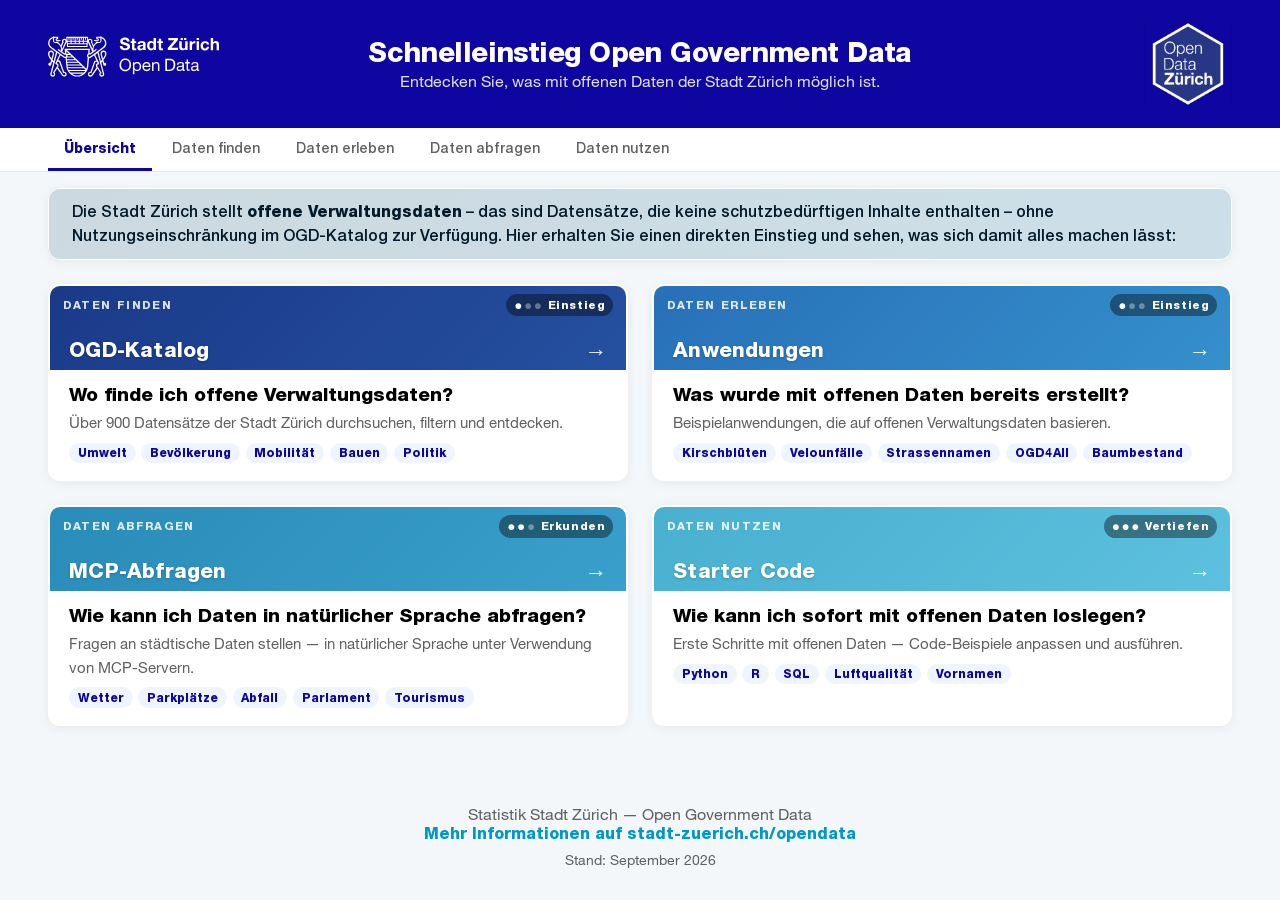
==== commit 3aecf416: "Veroeffentlichung: Meta-Tags, Vorschaubild, Stand-Datum, Aufraeumen - Alle Seiten: description, Open" ====
--- a/index.html
+++ b/index.html
@@ -4,6 +4,20 @@
   <meta charset="UTF-8">
   <meta name="viewport" content="width=device-width, initial-scale=1.0">
   <title>Schnelleinstieg Open Government Data — Stadt Zürich</title>
+  <meta name="description" content="Offene Verwaltungsdaten der Stadt Zürich entdecken: den Datenkatalog durchsuchen, Anwendungen erleben, Daten per KI abfragen und mit Starter Code loslegen.">
+  <meta property="og:type" content="website">
+  <meta property="og:site_name" content="Schnelleinstieg Open Government Data">
+  <meta property="og:locale" content="de_CH">
+  <meta property="og:title" content="Schnelleinstieg Open Government Data — Stadt Zürich">
+  <meta property="og:description" content="Offene Verwaltungsdaten der Stadt Zürich entdecken: den Datenkatalog durchsuchen, Anwendungen erleben, Daten per KI abfragen und mit Starter Code loslegen.">
+  <meta property="og:url" content="https://opendatazurich.github.io/ssz_odz_schnelleinstieg/">
+  <meta property="og:image" content="https://opendatazurich.github.io/ssz_odz_schnelleinstieg/shared/og-bild.png">
+  <meta property="og:image:width" content="1200">
+  <meta property="og:image:height" content="630">
+  <meta property="og:image:alt" content="Schnelleinstieg Open Government Data – Stadt Zürich">
+  <meta name="twitter:card" content="summary_large_image">
+  <link rel="icon" type="image/png" sizes="32x32" href="shared/favicon-32.png">
+  <link rel="apple-touch-icon" href="shared/apple-touch-icon.png">
   <link rel="stylesheet" href="shared/tokens.css">
   <link rel="stylesheet" href="shared/style.css">
   <style>
@@ -415,6 +429,7 @@
       <br>
       <a href="https://www.stadt-zuerich.ch/opendata" target="_blank" rel="noopener">Mehr Informationen auf stadt-zuerich.ch/opendata</a>
     </p>
+    <p class="footer-stand">Stand: September 2026</p>
   </footer>
 
   <div class="reset-overlay" id="resetOverlay">
--- a/shared/style.css
+++ b/shared/style.css
@@ -226,6 +226,20 @@
 
 footer a:hover {
   text-decoration: underline;
+}
+
+/* Stand der Inhalte, von Hand gesetzt — bei inhaltlichen Änderungen auf
+   allen fünf Seiten nachführen. Kleiner als die Zeilen darüber. */
+.footer-stand {
+  margin-top: var(--stzh-space-xsmall);
+  font-size: var(--stzh-font-micro);
+}
+
+/* Im Kiosk-Modus ausgeblendet: Die zusätzliche Zeile würde auf der
+   Startseite das Höhenbudget bei 1280 × 800 sprengen (siehe
+   .station-header in index.html; Reserve 5px). */
+body.kiosk .footer-stand {
+  display: none;
 }
 
 /* Intro */
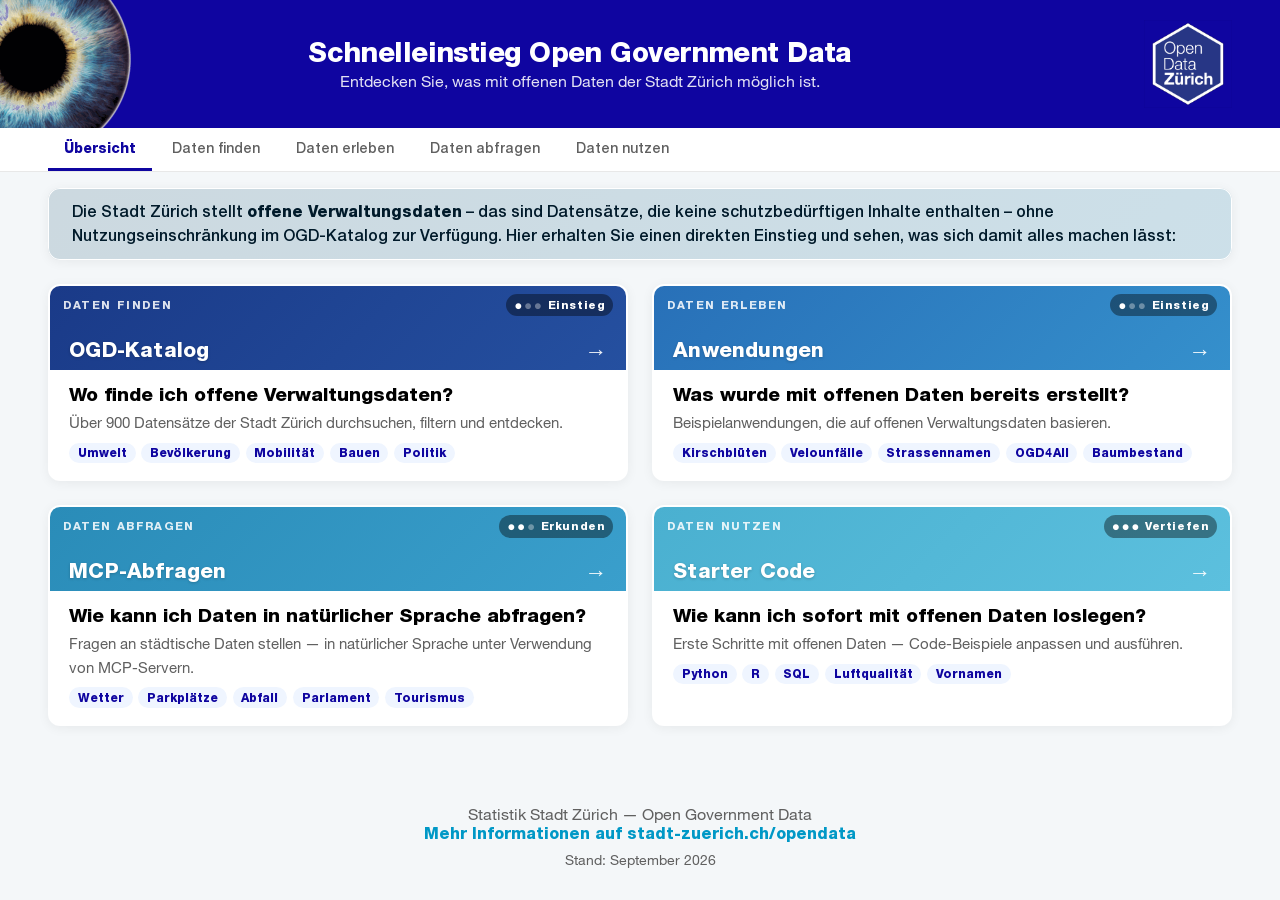
==== commit f8d87f0b: "Scientifica-Auge im Header statt Stadt-Zuerich-Logo Der Header traegt links wieder das Auge aus der " ====
--- a/index.html
+++ b/index.html
@@ -27,7 +27,11 @@
 
        Knappe Ränder, weil das Höhenbudget (siehe .station-header) sonst
        nicht aufgeht: oben 16px bis zur Einleitung, unten 8px — die
-       Fusszeile bringt selbst noch 24px Innenabstand mit. */
+       Fusszeile bringt selbst noch 24px Innenabstand mit.
+
+       Die 16px oben entsprechen inzwischen dem gemeinsamen Wert in
+       style.css; sie stehen hier trotzdem ausgeschrieben, weil das
+       Höhenbudget dieser Seite daran hängt. */
     main {
       padding: var(--stzh-space-medium) var(--stzh-container-margin) var(--stzh-space-xsmall);
     }
@@ -305,7 +309,7 @@
 <body>
 
   <header>
-    <img class="header-logo-stzh" src="shared/logo_stzh_ssz_open_data_rgb_weiss_digital.svg" alt="Stadt Zürich Open Data">
+    <img class="header-eye" src="shared/eth_Auge1_transparent.png" alt="">
     <div class="header-text">
       <h1>Schnelleinstieg Open Government Data</h1>
       <p>Entdecken Sie, was mit offenen Daten der Stadt Zürich möglich ist.</p>
--- a/shared/style.css
+++ b/shared/style.css
@@ -73,27 +73,22 @@
   flex-shrink: 0;
 }
 
-/* Stadt-Zürich-Logo links und OGD-Sticker rechts teilen sich dieselbe
-   Flex-Basis, damit der Titel exakt in der Seitenmitte steht.
-
-   Die Logohöhe entspricht dem Textblock aus Titel und Untertitel:
-     h1  hecto 1.75rem × line-height 1.2 = 33.6px
-     p   milli 1rem    × line-height 1.4 = 22.4px
-                                         = 56px
-   Die line-height von h1 ist unten fix gesetzt, damit diese Rechnung
-   nicht von den Schriftmetriken des jeweiligen Systems abhängt.
-
-   Logo ist der Lockup «Stadt Zürich / Open Data» in Weiss
-   (logo_stzh_ssz_open_data_rgb_weiss_digital.svg, 250.1 × 81.5). Bei 56px
-   Höhe ist er rund 172px breit und steht linksbündig in seiner Spalte.
-   Die Flex-Basis von 236px stammt noch vom früheren, breiteren Logo
-   (250 × 59.4) und bleibt, damit Titel und Untertitel nicht verrutschen. */
-.header-logo-stzh {
-  flex: 0 0 236px;
-  height: 56px;
-  object-fit: contain;
-  object-position: left center;
-  z-index: 1;
+/* Scientifica-Auge links, wie in der OGD-Station an der Scientifica: als
+   Kreis über den linken Rand hinaus angeschnitten. Es liegt absolut und
+   nimmt darum keinen Platz im Flex-Fluss ein — der Titelblock rückt
+   entsprechend nach links, was den Anschnitt optisch ausgleicht.
+   Sichtbar sind 140px (220 − 80), der Titel steht rund 60px links der
+   Seitenmitte. Das Auge ist rein dekorativ (alt="", pointer-events: none). */
+.header-eye {
+  position: absolute;
+  left: -80px;
+  top: 50%;
+  transform: translateY(-50%);
+  width: 220px;
+  height: 220px;
+  object-fit: cover;
+  border-radius: 50%;
+  pointer-events: none;
 }
 
 .header-text {
@@ -119,16 +114,22 @@
 }
 
 .header-logo {
-  flex: 0 0 236px;
+  flex: 0 0 auto;
   height: 88px;
   object-fit: contain;
-  object-position: right center;
   z-index: 1;
 }
 
+/* Oben nur 1rem: Die Startseite kommt aus dem Kiosk-Betrieb und braucht den
+   knappen Rand, damit Einleitung und alle vier Kacheln bei 800px Bildschirm-
+   höhe ohne Scrollen sichtbar bleiben. Die übrigen Seiten übernehmen ihn,
+   damit der Abstand zwischen Navigation und Inhalt beim Wechsel zwischen den
+   Seiten nicht springt — sonst wirkt der Kopfbereich auf der Startseite
+   gedrungener, obwohl Header und Navigation überall gleich hoch sind.
+   Unten bleibt es bei 2.5rem; die Startseite setzt dort ihren eigenen Wert. */
 main {
   flex: 1;
-  padding: var(--stzh-space-xxxlarge) var(--stzh-container-margin);
+  padding: var(--stzh-space-medium) var(--stzh-container-margin) var(--stzh-space-xxxlarge);
   max-width: 1400px;
   margin: 0 auto;
   width: 100%;
@@ -472,45 +473,38 @@
    (1280 × 800) bleibt unverändert. Seitenspezifisches steht jeweils am
    Ende des <style>-Blocks der Seite. */
 
-/* ≤ 1199px: Zwischen den 236px breiten Seitenspalten passt der Titel
-   (534px) nur bis rund 1170px auf eine Zeile, der längste Untertitel
-   (572px) bis rund 1200px. Die Spalten schrumpfen darum auf die
-   tatsächliche Logobreite von 172px, der Abstand auf 1.5rem. Der Titel
-   steht weiterhin exakt mittig, weil beide Spalten gleich breit sind.
-   Platz für den Text bei 1024px: 1024 − 2 × 32 − 2 × 172 − 2 × 24 = 568px,
-   der Titel bleibt einzeilig. */
+/* ≤ 1199px: Der Abstand zwischen Titelblock und Sticker schrumpft, damit
+   der Titel (534px) und der längste Untertitel (572px) einzeilig bleiben.
+   Platz für den Text bei 1024px: 1024 − 2 × 32 − 88 (Sticker) − 24 = 848px. */
 @media (max-width: 1199px) {
   header {
     gap: var(--stzh-space-xlarge);
   }
-
-  .header-logo-stzh,
-  .header-logo {
-    flex-basis: 172px;
-  }
-}
-
-/* ≤ 1023px: Nebeneinander reicht der Platz nicht mehr. Logo und Sticker
+}
+
+/* ≤ 1023px: Nebeneinander reicht der Platz nicht mehr. Auge und Sticker
    teilen sich die obere Zeile, Titel und Untertitel stehen darunter über
-   die volle Breite. Die Höhengleichheit von Logo und Textblock (siehe
-   .header-logo-stzh) gilt nur im breiten Kopfbereich. */
+   die volle Breite. Das Auge steht hier im Raster statt angeschnitten am
+   Rand — quer über dem umbrechenden Titel läge es sonst im Text. */
 @media (max-width: 1023px) {
   header {
     display: grid;
     grid-template-columns: 1fr auto;
     grid-template-areas:
-      "logo    sticker"
+      "eye     sticker"
       "text    text";
     align-items: center;
     gap: var(--stzh-space-small) var(--stzh-space-medium);
     padding-block: var(--stzh-space-medium) var(--stzh-space-large);
   }
 
-  .header-logo-stzh {
-    grid-area: logo;
+  .header-eye {
+    grid-area: eye;
+    position: static;
+    transform: none;
     justify-self: start;
-    width: auto;
-    height: 48px;
+    width: 56px;
+    height: 56px;
   }
 
   .header-logo {
@@ -542,8 +536,9 @@
     font-size: var(--stzh-font-micro);
   }
 
-  .header-logo-stzh {
-    height: 40px;
+  .header-eye {
+    width: 48px;
+    height: 48px;
   }
 
   .header-logo {
